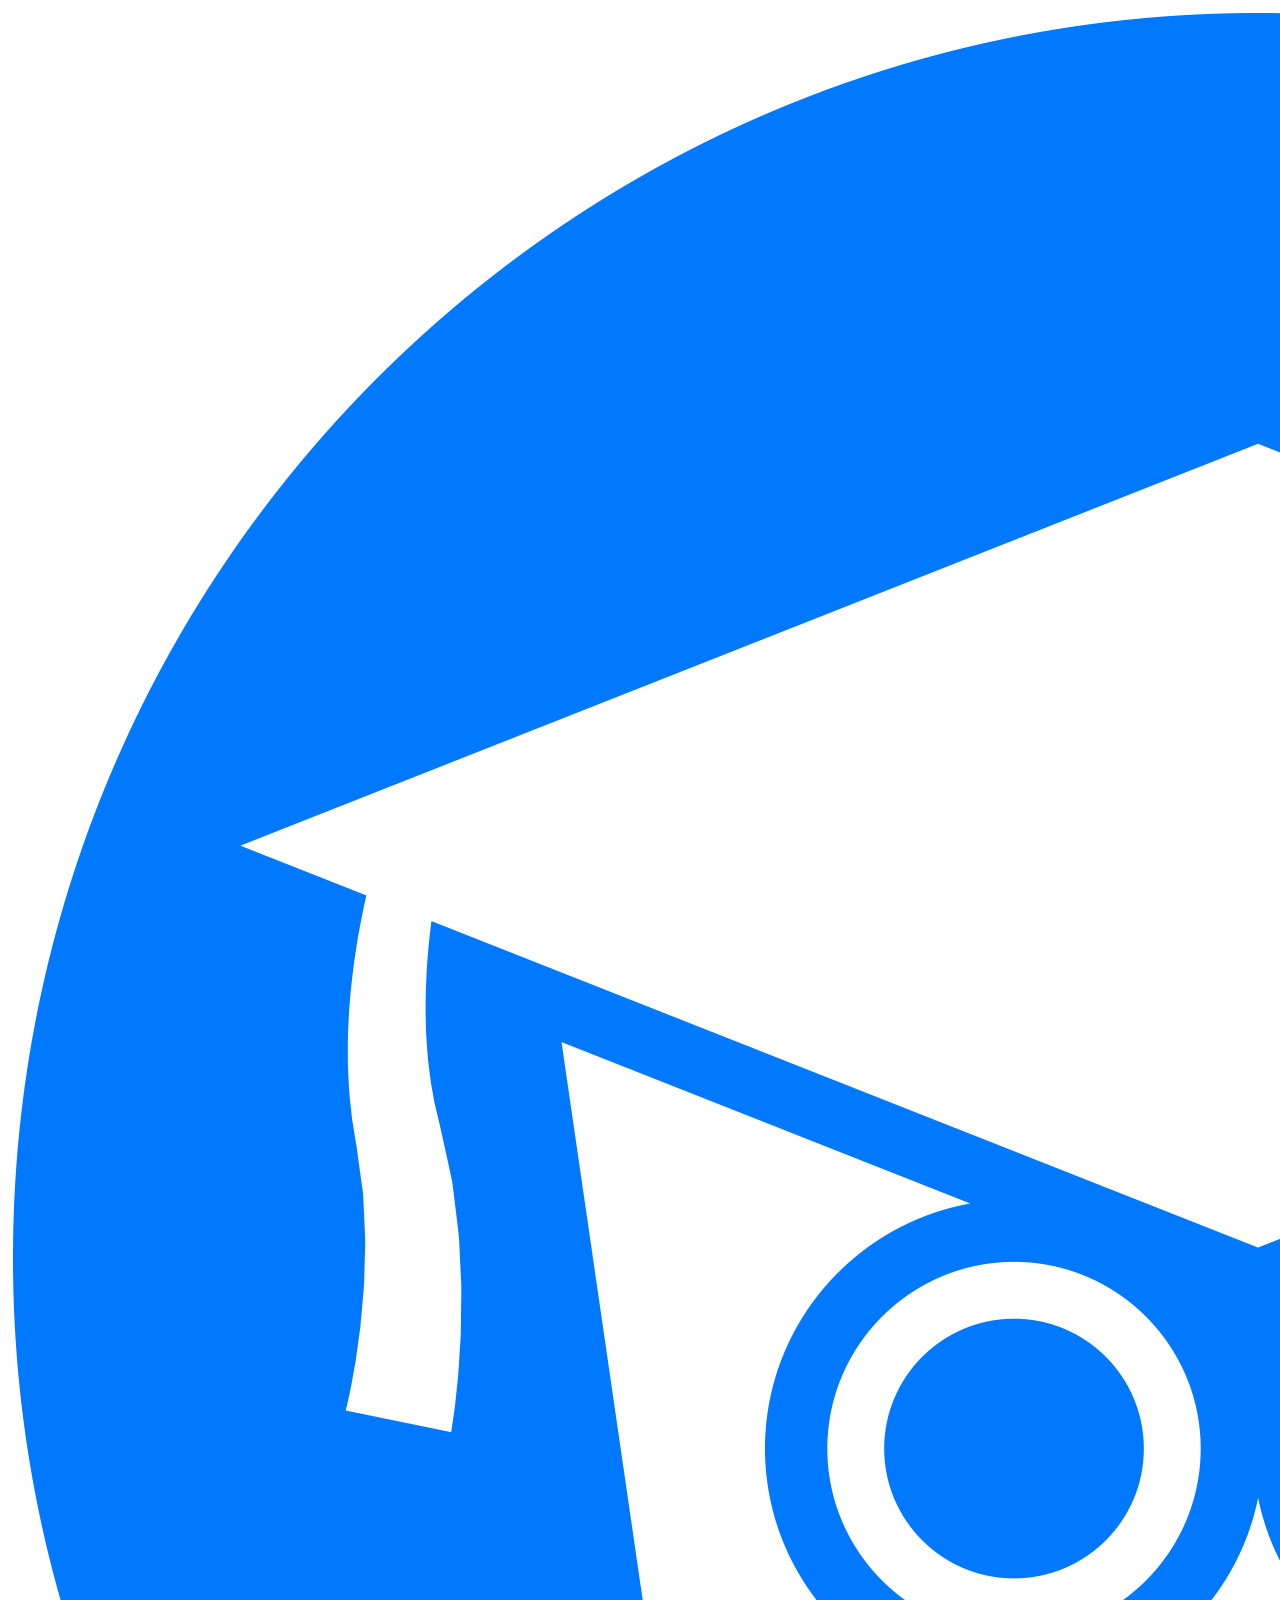
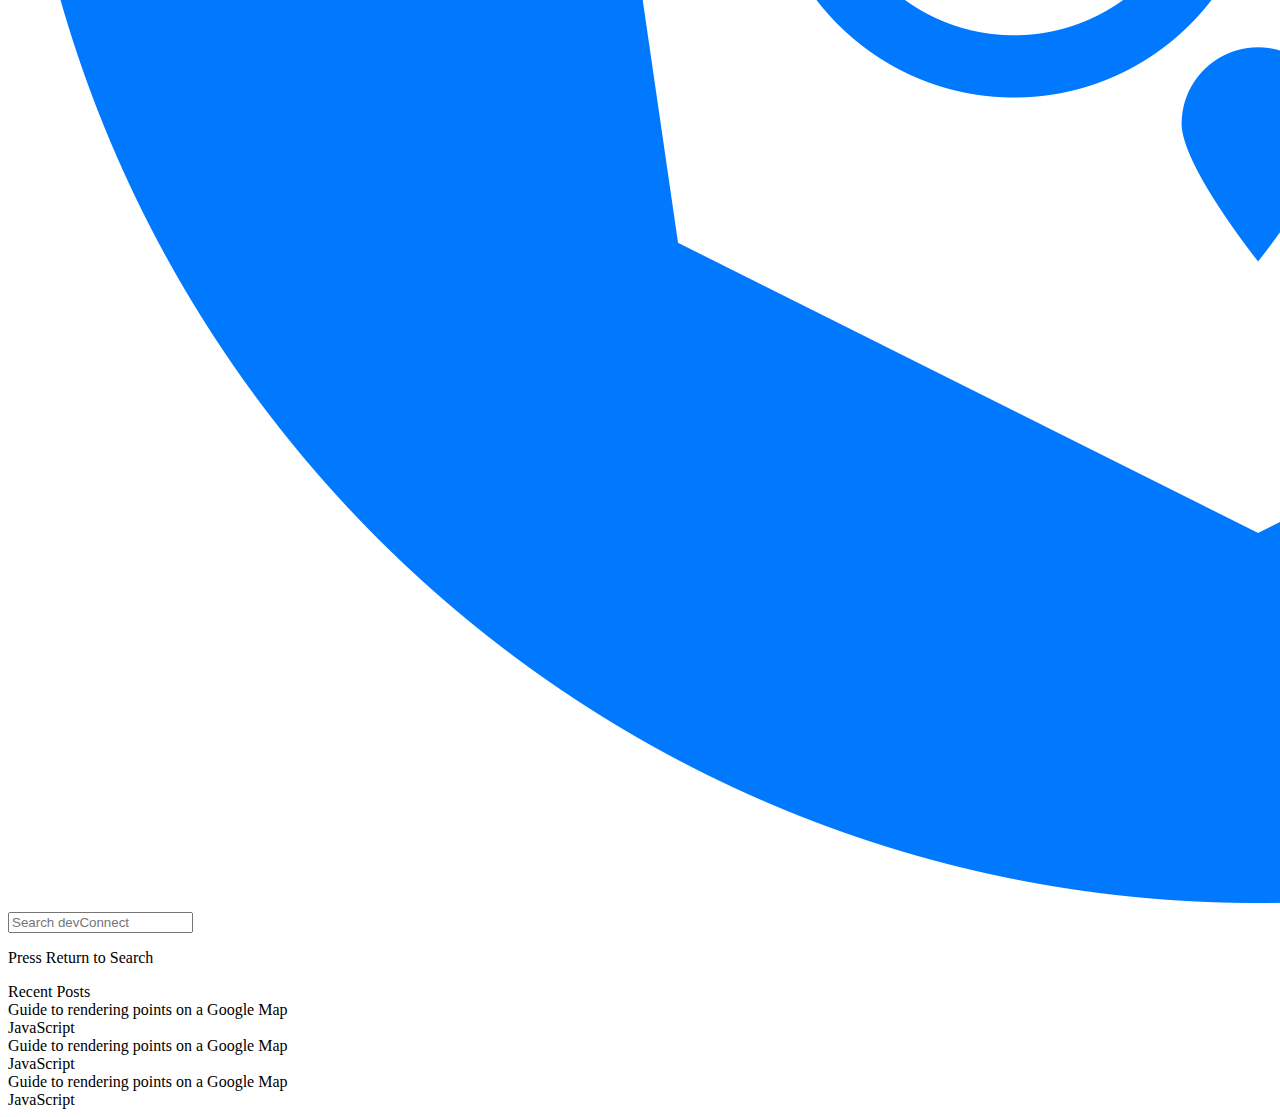
==== index.html @ 9448f750 "Added Homepage Content" ====
<!DOCTYPE html>
<html lang="en">
<head>
    <meta charset="UTF-8">
    <meta http-equiv="X-UA-Compatible" content="IE=edge">
    <meta name="viewport" content="width=device-width, initial-scale=1.0">
    <title>Front End Search Implemention</title>
    <link rel="stylesheet" href="styles.css">
</head>
<body>
    <div class="container">
        <div class="homepage-logo">
            <!-- <img src="devConnect.png" alt=""> -->
            <img src="ds_circle_logo.png" alt="">
        </div>
        <!-- Search -->
        <div class="homepage-search-bar">
            <input type="text" placeholder="Search devConnect">
            <p>Press Return to Search</p>
        </div>
        <!-- Recent Posts -->
        <div class="recent-posts-wrapper">
            <div class="recent-posts-heading">
                Recent Posts
            </div>
            <div class="recent-posts">
                <div class="recent-post">
                    <div class="recent-post-title">
                        Guide to rendering points on a Google Map
                    </div> 
                    <div class="recent-post-category">
                        JavaScript
                    </div>
                </div>
                <div class="recent-post">
                    <div class="recent-post-title">
                        Guide to rendering points on a Google Map
                    </div> 
                    <div class="recent-post-category">
                        JavaScript
                    </div>
                </div>
                <div class="recent-post">
                    <div class="recent-post-title">
                        Guide to rendering points on a Google Map
                    </div> 
                    <div class="recent-post-category">
                        JavaScript
                    </div>
                </div>
            </div>
        </div>
    </div>  
</body>
</html>
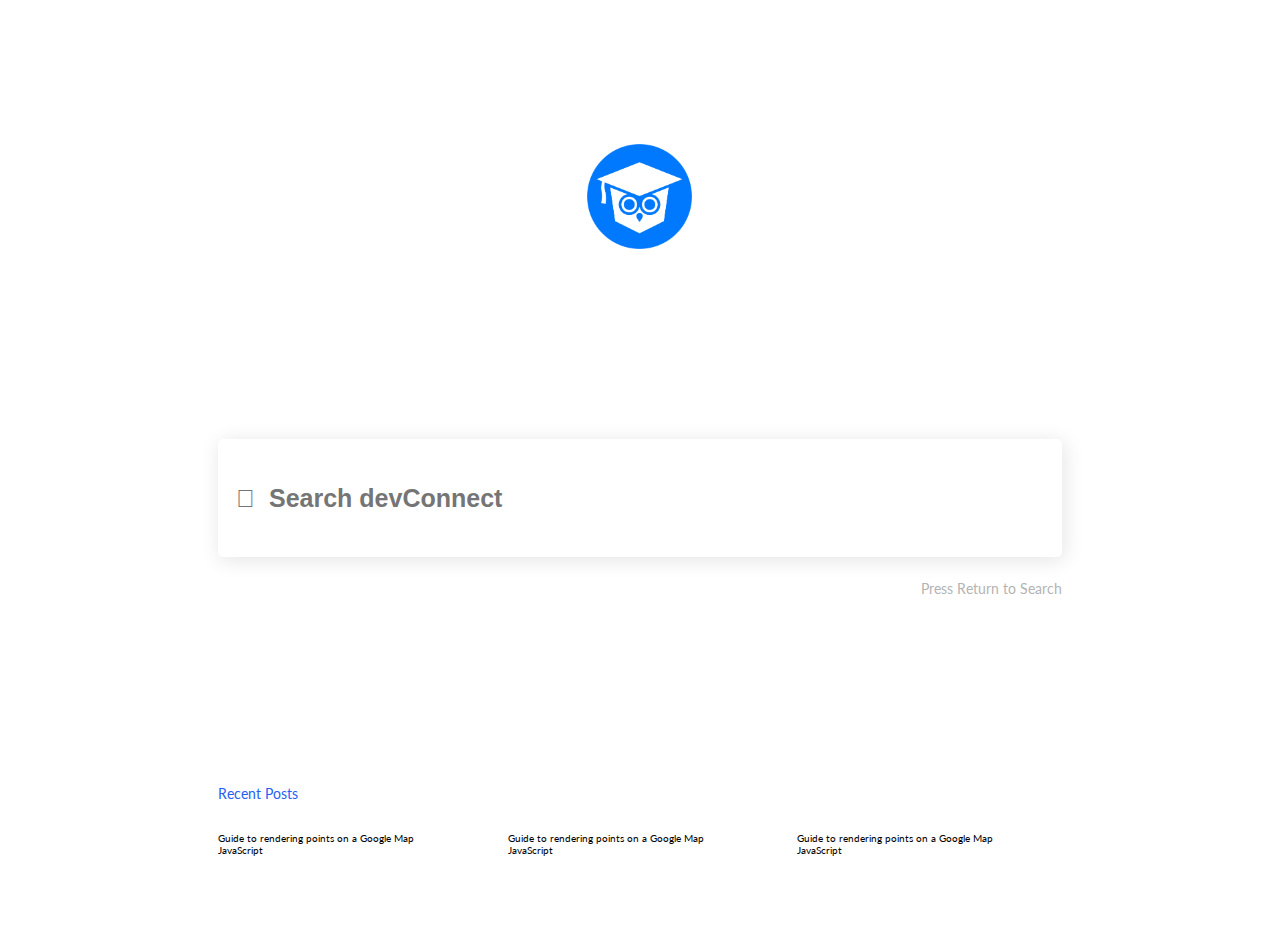
==== commit 62d7054e: "Added results page with inital styles" ====
--- a/index.html
+++ b/index.html
@@ -5,17 +5,22 @@
     <meta http-equiv="X-UA-Compatible" content="IE=edge">
     <meta name="viewport" content="width=device-width, initial-scale=1.0">
     <title>Front End Search Implemention</title>
+    <link rel="preconnect" href="https://fonts.googleapis.com">
+    <link rel="preconnect" href="https://fonts.gstatic.com" crossorigin>
+    <link href="https://fonts.googleapis.com/css2?family=Lato&display=swap" rel="stylesheet">
+    
+    <script src="https://use.fontawesome.com/releases/v5.0.13/css/all.css" integrity="sha384-DNOHZ68U8hZfKXOrtjWvjxusGo9WQnrNx2sqG0tfsghAvtVlRW3tvkXWZh58N9jp" crossorigin="anonymous"></script>    
     <link rel="stylesheet" href="styles.css">
 </head>
 <body>
     <div class="container">
         <div class="homepage-logo">
-            <!-- <img src="devConnect.png" alt=""> -->
             <img src="ds_circle_logo.png" alt="">
+            <i class="fa-solid fa-rectangle-code"></i>
         </div>
         <!-- Search -->
         <div class="homepage-search-bar">
-            <input type="text" placeholder="Search devConnect">
+            <input type="text" placeholder="&#xf002;  Search devConnect">
             <p>Press Return to Search</p>
         </div>
         <!-- Recent Posts -->
--- a/styles.css
+++ b/styles.css
@@ -0,0 +1,156 @@
+html{
+    font-family: 'Lato', sans-serif;
+    box-sizing: border-box;
+    font-size: 62.5%;
+}
+
+*,
+*::before,
+*::after{
+    margin: 0;
+    padding: 0;
+    box-sizing: inherit;
+}
+
+
+.container{
+    display: grid;
+    grid-template-rows: repeat(auto-fit), minmax(100px, 1fr) ;
+    grid-template-columns: 1fr 1fr 1fr;
+
+    margin-top: 5em;
+    justify-items: center;
+    align-items: center;
+
+    height: 100vh;
+}
+
+.container-results {
+    margin-top: 2em;
+  }
+  
+  .container-homepage {
+    margin-top: 5em;
+    align-items: center;
+    height: 100vh;
+  }
+
+.homepage-logo{
+    grid-row: 1;
+    grid-column: 2;
+}
+
+.homepage-logo img{
+    width: 10.5rem;
+}
+
+.homepage-search-bar{
+    grid-column: 1/-1;
+    grid-row: 2;
+}
+
+.homepage-search-bar input{
+    width: 66vw;
+    height: 11.8rem;
+    padding-left: .75em;
+}
+
+.homepage-search-bar input[type="text"] {
+    font-size: 2.5em;
+    font-family: "Font Awesome\ 5 Free", Arial, Helvetica, sans-serif;
+    font-weight: 600;
+    color: #585858;
+    box-shadow: 2px 3px 20px 1px rgba(0, 0, 0, 0.1);
+    border: 0px solid transparent;
+    border-radius: 0.5rem;
+  }
+  
+  .homepage-search-bar input[type="text"]::placeholer {
+    font-family: "Font Awesome\ 5 Free", Arial, Helvetica, sans-serif;
+    font-weight: 600;
+    color: #a4a4a4;
+  }
+  
+  .homepage-search-bar input[type="text"]:focus {
+    outline: none;
+    box-shadow: 2px 3px 20px 1px rgba(0, 0, 0, 0.3);
+  }
+  
+  .homepage-search-bar p {
+    color: #b3b3b3;
+    font-size: 1.4rem;
+    line-height: 1.7rem;
+    margin-top: 2.3rem;
+    text-align: right;
+  }
+
+.recent-posts-wrapper{
+    grid-column: 1/-1;
+    grid-row: 3;
+}
+
+.recent-posts-heading{
+    color: #2660f3;
+    margin-bottom: 3rem;
+    font-size: 1.4rem;
+}
+
+.recent-posts{
+    display: grid;
+    width: 66vw;
+    grid-template-columns: repeat(auto-fit, minmax(100px, 1fr));
+    gap: 2.5rem;
+}
+
+.recents-post-title{
+    color: #535353;
+    font-size: 1.4rem;
+}
+
+.recent-posts-category{
+    color: #999;
+    font-size: 1.2rem;
+    font-weight: 600;
+}
+
+/* Results Page Styles */
+
+.results-posts-wrapper {
+    grid-row: 3;
+    grid-column: 1/-1;
+    width: 66vw;
+  }
+  
+  .post {
+    margin-top: 3em;
+    margin-bottom: 3em;
+  }
+  
+  .category-name {
+    color: #2660f3;
+    margin-bottom: 1.5rem;
+    font-size: 1.4rem;
+  }
+  
+  .result-post-title a {
+    color: #535353;
+    text-decoration: none;
+    font-size: 1.8rem;
+  }
+  
+  .result-post-links-wrapper {
+    margin-top: 2rem;
+    display: grid;
+    grid-template-columns: repeat(auto-fit, minmax(100px, 1fr));
+    grid-gap: 2rem;
+  }
+  
+  .result-post-link {
+    color: #535353;
+    text-decoration: none;
+    font-size: 1.4rem;
+  }
+  
+  .result-post-link:hover {
+    text-decoration: underline;
+  }
